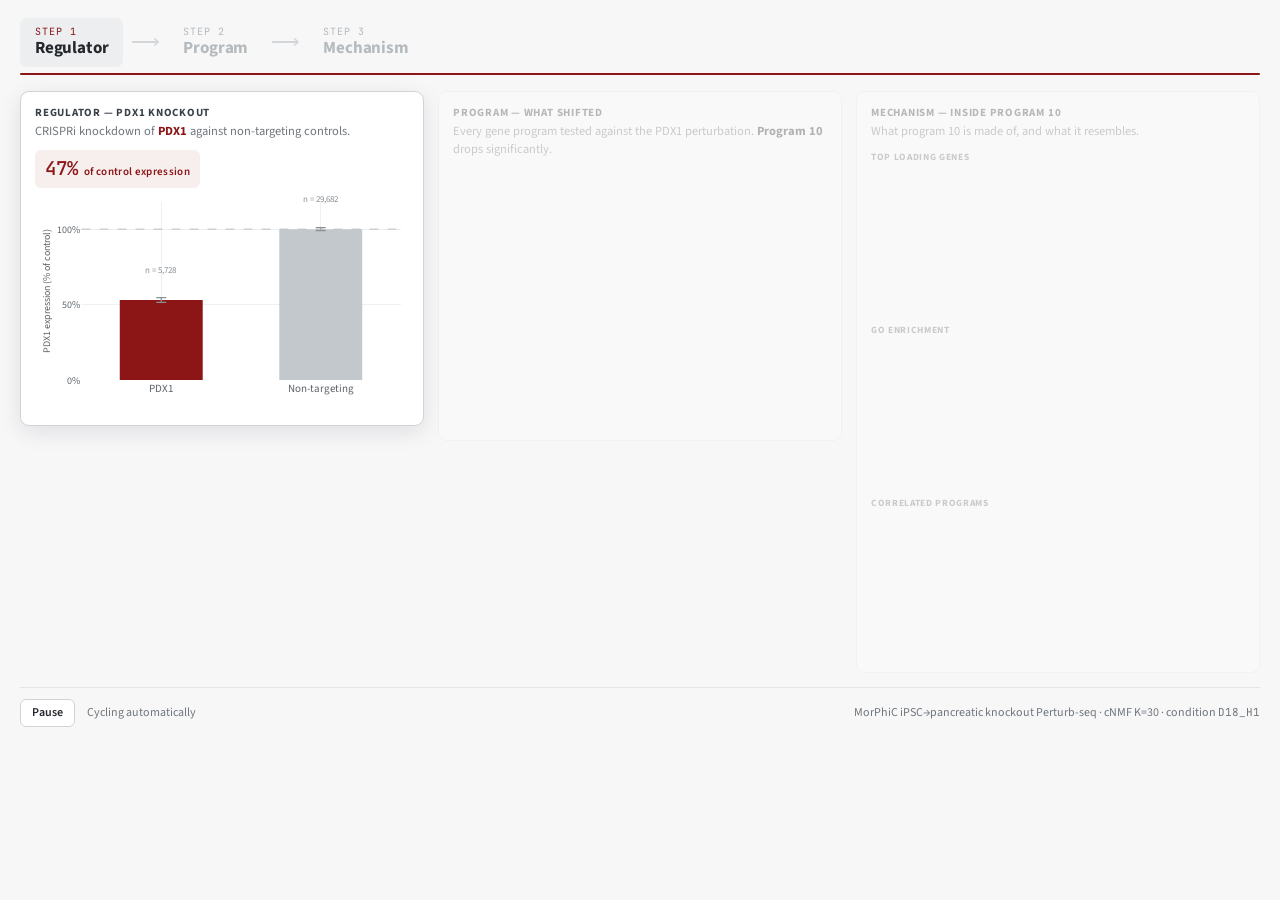
==== assets/demo/walkthrough.html @ 9f2688c9 "Replace the demo with a three-step guided walkthrough The embedded full reports were too dense to re" ====
<!DOCTYPE html>
<html lang="en">
<head>
<meta charset="utf-8">
<meta name="viewport" content="width=device-width, initial-scale=1">
<title>PerturbNMF — regulator to program to mechanism</title>
<link rel="preconnect" href="https://fonts.googleapis.com">
<link rel="preconnect" href="https://fonts.gstatic.com" crossorigin>
<link href="https://fonts.googleapis.com/css2?family=Source+Sans+3:wght@400;600;700&family=JetBrains+Mono:wght@500&display=swap" rel="stylesheet">
<script src="https://cdn.plot.ly/plotly-2.27.0.min.js"></script>
<style>
  :root {
    --accent:  #8c1515;
    --accent-2:#2f6f9f;
    --text:    #24282c;
    --muted:   #6f767c;
    --rule:    #e3e6e8;
    --panel:   #ffffff;
    --bg:      #f7f7f8;
  }
  * { box-sizing: border-box; }
  body {
    margin: 0; padding: 18px 20px 26px;
    background: var(--bg); color: var(--text);
    font-family: "Source Sans 3", -apple-system, BlinkMacSystemFont, "Segoe UI", Helvetica, Arial, sans-serif;
    font-size: 14px; line-height: 1.5;
    -webkit-font-smoothing: antialiased;
  }

  /* ---------- stage rail ---------- */
  .rail { display: flex; align-items: center; gap: 6px; flex-wrap: wrap; margin-bottom: 6px; }
  .chip {
    display: flex; flex-direction: column; gap: 1px;
    padding: 7px 15px 8px; border: 0; border-radius: 7px;
    background: transparent; cursor: pointer; text-align: left;
    font-family: inherit; color: #b4babe;
    transition: color .35s ease, background .35s ease;
  }
  .chip .n {
    font-family: "JetBrains Mono", monospace; font-size: 10px;
    letter-spacing: .1em; text-transform: uppercase;
  }
  .chip .t { font-size: 17px; font-weight: 700; letter-spacing: -.01em; line-height: 1.15; }
  .chip[aria-current="true"] { color: var(--text); background: #eceef0; }
  .chip[aria-current="true"] .n { color: var(--accent); }
  .chip:hover { color: var(--text); }
  .arrow { color: #d2d6d9; font-size: 20px; padding: 0 2px; user-select: none; }

  .bar { height: 2px; background: #e6e8ea; border-radius: 2px; overflow: hidden; margin-bottom: 16px; }
  .bar span { display: block; height: 100%; width: 0; background: var(--accent); }
  .bar.run span { transition: width var(--dur, 5s) linear; }

  /* ---------- stages ---------- */
  .stages { display: grid; grid-template-columns: repeat(3, minmax(0, 1fr)); gap: 14px; align-items: start; }
  .stage {
    background: var(--panel); border: 1px solid var(--rule); border-radius: 9px;
    padding: 13px 14px 11px; min-width: 0; overflow: hidden;
    opacity: .34; filter: grayscale(1);
    transition: opacity .45s ease, filter .45s ease, box-shadow .45s ease, border-color .45s ease;
  }
  .stage.on {
    opacity: 1; filter: none;
    border-color: #cfd4d8;
    box-shadow: 0 6px 22px rgba(20,24,28,.10);
  }
  .stage h2 {
    margin: 0 0 2px; font-size: 11px; font-weight: 700;
    letter-spacing: .07em; text-transform: uppercase; color: #3a4046;
  }
  .stage .sub { margin: 0 0 9px; font-size: 12.5px; color: var(--muted); line-height: 1.4; }
  .stage .sub b { color: var(--accent); font-weight: 700; }

  .plot { width: 100%; max-width: 100%; height: 218px; overflow: hidden; }
  .plot.short { height: 150px; }
  .mini + .mini { margin-top: 8px; }
  .mini h3 {
    margin: 0 0 1px; font-size: 9.5px; font-weight: 700;
    letter-spacing: .07em; text-transform: uppercase; color: var(--muted);
  }

  .callout {
    display: inline-flex; align-items: baseline; gap: 6px;
    margin: 0 0 8px; padding: 5px 10px; border-radius: 6px;
    background: rgba(140,21,21,.07); color: var(--accent);
  }
  .callout .big { font-family: "JetBrains Mono", monospace; font-size: 19px; font-weight: 500; }
  .callout .lbl { font-size: 11px; font-weight: 600; letter-spacing: .03em; }

  .foot {
    display: flex; align-items: center; gap: 12px; flex-wrap: wrap;
    margin-top: 14px; padding-top: 11px; border-top: 1px solid var(--rule);
    font-size: 12px; color: var(--muted);
  }
  .foot button {
    font: inherit; font-weight: 600; color: var(--text);
    background: #fff; border: 1px solid #cfd4d8; border-radius: 6px;
    padding: 4px 11px; cursor: pointer;
  }
  .foot button:hover { border-color: var(--accent); color: var(--accent); }
  .foot code { font-family: "JetBrains Mono", monospace; font-size: 11px; }

  /* Narrow — including inside the homepage's content column — shows one
     step at a time rather than stacking three tall cards. */
  @media (max-width: 980px) {
    .stages { grid-template-columns: 1fr; }
    .stage { opacity: 1; filter: none; }
    .stage:not(.on) { display: none; }
    .chip { padding: 6px 11px 7px; }
    .chip .t { font-size: 15px; }
    .arrow { font-size: 16px; }
  }
  @media (max-width: 520px) {
    body { padding: 14px 14px 20px; }
    .chip .t { font-size: 13.5px; }
    .chip .n { font-size: 9px; }
  }
</style>
</head>
<body>

<div class="rail" id="rail">
  <button class="chip" data-step="0" aria-current="true">
    <span class="n">Step 1</span><span class="t">Regulator</span>
  </button>
  <span class="arrow">&#10230;</span>
  <button class="chip" data-step="1">
    <span class="n">Step 2</span><span class="t">Program</span>
  </button>
  <span class="arrow">&#10230;</span>
  <button class="chip" data-step="2">
    <span class="n">Step 3</span><span class="t">Mechanism</span>
  </button>
</div>
<div class="bar" id="bar"><span id="barfill"></span></div>

<div class="stages">

  <section class="stage on" id="s0">
    <h2>Regulator &mdash; PDX1 knockout</h2>
    <p class="sub">CRISPRi knockdown of <b>PDX1</b> against non-targeting controls.</p>
    <div class="callout"><span class="big" id="effect">&mdash;</span><span class="lbl">of control expression</span></div>
    <div class="plot" id="p0"></div>
  </section>

  <section class="stage" id="s1">
    <h2>Program &mdash; what shifted</h2>
    <p class="sub">Every gene program tested against the PDX1 perturbation. <b>Program 10</b> drops
      significantly.</p>
    <div class="plot" id="p1" style="height:262px"></div>
  </section>

  <section class="stage" id="s2">
    <h2>Mechanism &mdash; inside program 10</h2>
    <p class="sub" id="s2sub">What program 10 is made of, and what it resembles.</p>
    <div class="mini"><h3>Top loading genes</h3><div class="plot short" id="p2a"></div></div>
    <div class="mini"><h3>GO enrichment</h3><div class="plot short" id="p2b"></div></div>
    <div class="mini"><h3>Correlated programs</h3><div class="plot short" id="p2c"></div></div>
  </section>

</div>

<div class="foot">
  <button id="toggle">Pause</button>
  <span id="status">Cycling automatically</span>
  <span style="flex:1 1 auto"></span>
  <span>MorPhiC iPSC&#8594;pancreatic knockout Perturb-seq &middot; cNMF K=30 &middot; condition <code id="cond">&mdash;</code></span>
</div>

<script>
(function () {
  'use strict';

  var STEP_MS = 5200;
  var FONT = { family: '"Source Sans 3", Helvetica, Arial, sans-serif', size: 10, color: '#5c6368' };
  var ACCENT = '#8c1515', BLUE = '#2f6f9f', GREY = '#c2c8cc';

  var BASE = {
    displayModeBar: false, responsive: true,
    // the walkthrough is a guided read, not an exploration surface
    staticPlot: false, scrollZoom: false, doubleClick: false
  };
  function layout(extra) {
    var L = {
      margin: { l: 46, r: 8, t: 6, b: 34 },
      font: FONT, showlegend: false,
      paper_bgcolor: 'rgba(0,0,0,0)', plot_bgcolor: 'rgba(0,0,0,0)',
      xaxis: { automargin: true, zeroline: false, gridcolor: '#eef0f2' },
      yaxis: { automargin: true, zeroline: false, gridcolor: '#eef0f2' },
      hoverlabel: { font: { family: FONT.family, size: 11 } }
    };
    Object.keys(extra || {}).forEach(function (k) {
      if (k === 'xaxis' || k === 'yaxis' || k === 'margin') Object.assign(L[k], extra[k]);
      else L[k] = extra[k];
    });
    return L;
  }

  var D, drawn = { 0: false, 1: false, 2: false };

  /* ---------- step 1: knockdown vs control ---------- */
  function draw0() {
    var s = D.step1, pct = function (v) { return v * 100; };
    Plotly.newPlot('p0', [{
      type: 'bar',
      x: ['PDX1', 'Non-targeting'],
      y: [pct(s.pert), pct(s.ctrl)],
      error_y: { type: 'data', array: [pct(s.pertSem), pct(s.ctrlSem)], color: '#8a9095', thickness: 1.2, width: 5 },
      marker: { color: [ACCENT, GREY] },
      width: [0.52, 0.52],
      hovertemplate: '%{x}<br>%{y:.1f}% of control<extra></extra>',
      customdata: [s.pertN, s.ctrlN]
    }], layout({
      yaxis: { title: { text: 'PDX1 expression (% of control)', font: { size: 10 } }, range: [0, 118], ticksuffix: '%' },
      xaxis: { tickfont: { size: 11 } },
      shapes: [{ type: 'line', x0: -0.5, x1: 1.5, y0: 100, y1: 100, line: { dash: 'dash', width: 1, color: '#b9bfc4' } }],
      annotations: [
        { x: 0, y: pct(s.pert), yshift: 30, text: 'n = ' + s.pertN.toLocaleString(), showarrow: false, font: { size: 9, color: '#8a9095' } },
        { x: 1, y: pct(s.ctrl), yshift: 30, text: 'n = ' + s.ctrlN.toLocaleString(), showarrow: false, font: { size: 9, color: '#8a9095' } }
      ]
    }), BASE);
    document.getElementById('effect').textContent = s.effectPct.toFixed(0) + '%';
  }

  /* ---------- step 2: program volcano, program 10 called out ---------- */
  function draw1() {
    var s = D.step2, hi = s.programs.indexOf(D.program);
    var others = { x: [], y: [], text: [] }, target = { x: [], y: [], text: [] };
    s.programs.forEach(function (p, i) {
      var t = (p === D.program) ? target : others;
      t.x.push(s.log2fc[i]); t.y.push(s.neglog10p[i]); t.text.push('Program ' + p);
    });

    Plotly.newPlot('p1', [
      {
        type: 'scatter', mode: 'markers+text',
        x: others.x, y: others.y, text: others.text.map(function (t) { return t.replace('Program ', ''); }),
        textposition: 'top center', textfont: { size: 8, color: '#a9b0b5' },
        marker: { size: 7, color: GREY, line: { width: 0 } },
        hovertext: others.text,
        hovertemplate: '%{hovertext}<br>log2FC %{x:.2f}<br>-log10 p %{y:.1f}<extra></extra>'
      },
      {
        type: 'scatter', mode: 'markers',
        x: target.x, y: target.y,
        marker: { size: 15, color: ACCENT, line: { width: 2.5, color: '#fff' } },
        hovertext: target.text,
        hovertemplate: '%{hovertext}<br>log2FC %{x:.2f}<br>-log10 p %{y:.1f}<extra></extra>'
      }
    ], layout({
      xaxis: { title: { text: 'Effect on program expression (log2FC)', font: { size: 10 } } },
      yaxis: { title: { text: 'Adjusted p-value (-log10)', font: { size: 10 } } },
      shapes: [{ type: 'line', x0: 0, x1: 0, yref: 'paper', y0: 0, y1: 1, line: { dash: 'dot', width: 1, color: '#cfd4d8' } }],
      annotations: hi > -1 ? [{
        x: s.log2fc[hi], y: s.neglog10p[hi],
        text: '<b>Program ' + D.program + '</b>',
        showarrow: true, arrowhead: 0, arrowwidth: 1.2, arrowcolor: ACCENT,
        ax: 42, ay: -26, font: { size: 11, color: ACCENT }
      }] : []
    }), BASE);
    pulse();
  }

  /* the highlighted point breathes once the step opens, so the eye lands on it */
  var pulseTimer = null;
  function pulse() {
    clearInterval(pulseTimer);
    var el = document.getElementById('p1'), big = false;
    if (window.matchMedia('(prefers-reduced-motion: reduce)').matches) return;
    pulseTimer = setInterval(function () {
      if (!el || !el.data) return clearInterval(pulseTimer);
      big = !big;
      try { Plotly.restyle(el, { 'marker.size': big ? 20 : 15 }, [1]); } catch (e) { clearInterval(pulseTimer); }
    }, 780);
  }

  /* ---------- step 3: what program 10 is ---------- */
  function draw2() {
    var s = D.step3;
    Plotly.newPlot('p2a', [{
      type: 'bar', orientation: 'h',
      x: s.topGenes.loadings, y: s.topGenes.genes,
      marker: { color: ACCENT, opacity: .85 },
      hovertemplate: '%{y}<br>loading %{x:.4f}<extra></extra>'
    }], layout({
      margin: { l: 4, r: 8, t: 4, b: 26 },
      xaxis: { title: { text: 'Gene loading (z-score)', font: { size: 9 } }, tickfont: { size: 8 } },
      yaxis: { tickfont: { size: 8.5 } }
    }), BASE);

    Plotly.newPlot('p2b', [{
      type: 'bar', orientation: 'h',
      x: s.go.neglog10p,
      y: s.go.terms.map(function (t) { return t.replace(/\s*\(GO:\d+\)\s*$/, ''); }),
      customdata: s.go.terms,
      marker: { color: '#5b7f9c' },
      hovertemplate: '%{customdata}<br>-log10 adj. p %{x:.1f}<extra></extra>'
    }], layout({
      margin: { l: 4, r: 8, t: 4, b: 26 },
      xaxis: { title: { text: '-log10 adjusted p-value', font: { size: 9 } }, tickfont: { size: 8 } },
      yaxis: { tickfont: { size: 8.5 } }
    }), BASE);

    Plotly.newPlot('p2c', [{
      type: 'bar', orientation: 'h',
      x: s.corr.r, y: s.corr.programs.map(function (p) { return 'P' + p; }),
      marker: { color: s.corr.r.map(function (r) { return r < 0 ? BLUE : ACCENT; }) },
      hovertemplate: 'Program %{y}<br>Pearson r %{x:.3f}<extra></extra>'
    }], layout({
      margin: { l: 4, r: 8, t: 4, b: 26 },
      xaxis: { title: { text: 'Pearson r', font: { size: 9 } }, tickfont: { size: 8 } },
      yaxis: { tickfont: { size: 8 }, type: 'category' }
    }), BASE);

    document.getElementById('s2sub').innerHTML =
      'Program 10 is a <b>' + s.topGO.replace(/\s*\(GO:\d+\)\s*$/, '').toLowerCase() +
      '</b> program &mdash; its top genes, enriched terms, and the programs it tracks with.';
  }

  var DRAW = [draw0, draw1, draw2];
  var PLOT_IDS = ['p0', 'p1', 'p2a', 'p2b', 'p2c'];

  /* Panels animate opacity and reflow, so a figure can be measured at the
     wrong width. Observe each container and refit rather than guessing
     with timeouts. */
  function fitAll() {
    PLOT_IDS.forEach(function (id) {
      var el = document.getElementById(id);
      if (el && el.data) { try { Plotly.Plots.resize(el); } catch (e) {} }
    });
  }

  function observeFit() {
    if (typeof ResizeObserver === 'undefined') return;
    var ro = new ResizeObserver(function (entries) {
      entries.forEach(function (en) {
        var el = en.target;
        if (el.data) { try { Plotly.Plots.resize(el); } catch (e) {} }
      });
    });
    PLOT_IDS.forEach(function (id) {
      var el = document.getElementById(id);
      if (el) ro.observe(el);
    });
  }

  /* ---------- stepper ---------- */
  var step = 0, timer = null, playing = true;
  var chips = [].slice.call(document.querySelectorAll('.chip'));
  var panels = [0, 1, 2].map(function (i) { return document.getElementById('s' + i); });
  var bar = document.getElementById('bar'), fill = document.getElementById('barfill');

  function show(i) {
    step = i;
    chips.forEach(function (c, j) { c.setAttribute('aria-current', j === i ? 'true' : 'false'); });
    panels.forEach(function (p, j) { p.classList.toggle('on', j === i); });
    if (!drawn[i]) { DRAW[i](); drawn[i] = true; }
    else if (i === 1) { pulse(); }
    if (i !== 1) clearInterval(pulseTimer);
    fitAll();
    runBar();
    if (window.postWalkthroughHeight) setTimeout(window.postWalkthroughHeight, 90);
  }

  function runBar() {
    bar.classList.remove('run'); fill.style.width = '0';
    if (!playing) return;
    void fill.offsetWidth;
    bar.style.setProperty('--dur', STEP_MS + 'ms');
    bar.classList.add('run'); fill.style.width = '100%';
  }

  function play() {
    playing = true;
    document.getElementById('toggle').textContent = 'Pause';
    document.getElementById('status').textContent = 'Cycling automatically';
    clearTimeout(timer);
    tick();
    runBar();
  }
  function tick() {
    timer = setTimeout(function () {
      if (!playing) return;
      show((step + 1) % 3);
      tick();
    }, STEP_MS);
  }
  function pause(msg) {
    playing = false;
    clearTimeout(timer);
    bar.classList.remove('run'); fill.style.width = '0';
    document.getElementById('toggle').textContent = 'Play';
    document.getElementById('status').textContent = msg || 'Paused';
  }

  chips.forEach(function (c) {
    c.addEventListener('click', function () {
      pause('Paused — step ' + (+c.dataset.step + 1) + ' of 3');
      show(+c.dataset.step);
    });
  });
  document.getElementById('toggle').addEventListener('click', function () {
    playing ? pause() : play();
  });

  /* ---------- boot ---------- */
  fetch('walkthrough-data.json')
    .then(function (r) { return r.json(); })
    .then(function (json) {
      D = json;
      document.getElementById('cond').textContent = D.condition;
      show(0);
      observeFit();
      if (window.matchMedia('(prefers-reduced-motion: reduce)').matches) {
        pause('Autoplay off (reduced motion)');
        [0, 1, 2].forEach(function (i) { if (!drawn[i]) { DRAW[i](); drawn[i] = true; } });
        panels.forEach(function (p) { p.classList.add('on'); });
        requestAnimationFrame(fitAll);
        setTimeout(fitAll, 250);
      } else {
        play();
      }
    })
    .catch(function (e) {
      document.getElementById('status').textContent = 'Could not load walkthrough data.';
      console.error(e);
    });

  /* ---------- tell the embedding page how tall we are ----------
     It cannot know, and the narrow layout shows one step at a time, so
     the needed height changes as the walkthrough advances. */
  var lastH = 0;
  function postHeight() {
    var h = Math.ceil(document.body.scrollHeight);
    if (Math.abs(h - lastH) < 4) return;
    lastH = h;
    try { window.parent.postMessage({ type: 'walkthrough:height', height: h }, '*'); }
    catch (e) { /* not embedded */ }
  }
  window.postWalkthroughHeight = postHeight;

  var rt;
  window.addEventListener('resize', function () {
    clearTimeout(rt);
    rt = setTimeout(function () { fitAll(); postHeight(); }, 180);
  });
  setInterval(postHeight, 700);
})();
</script>
</body>
</html>
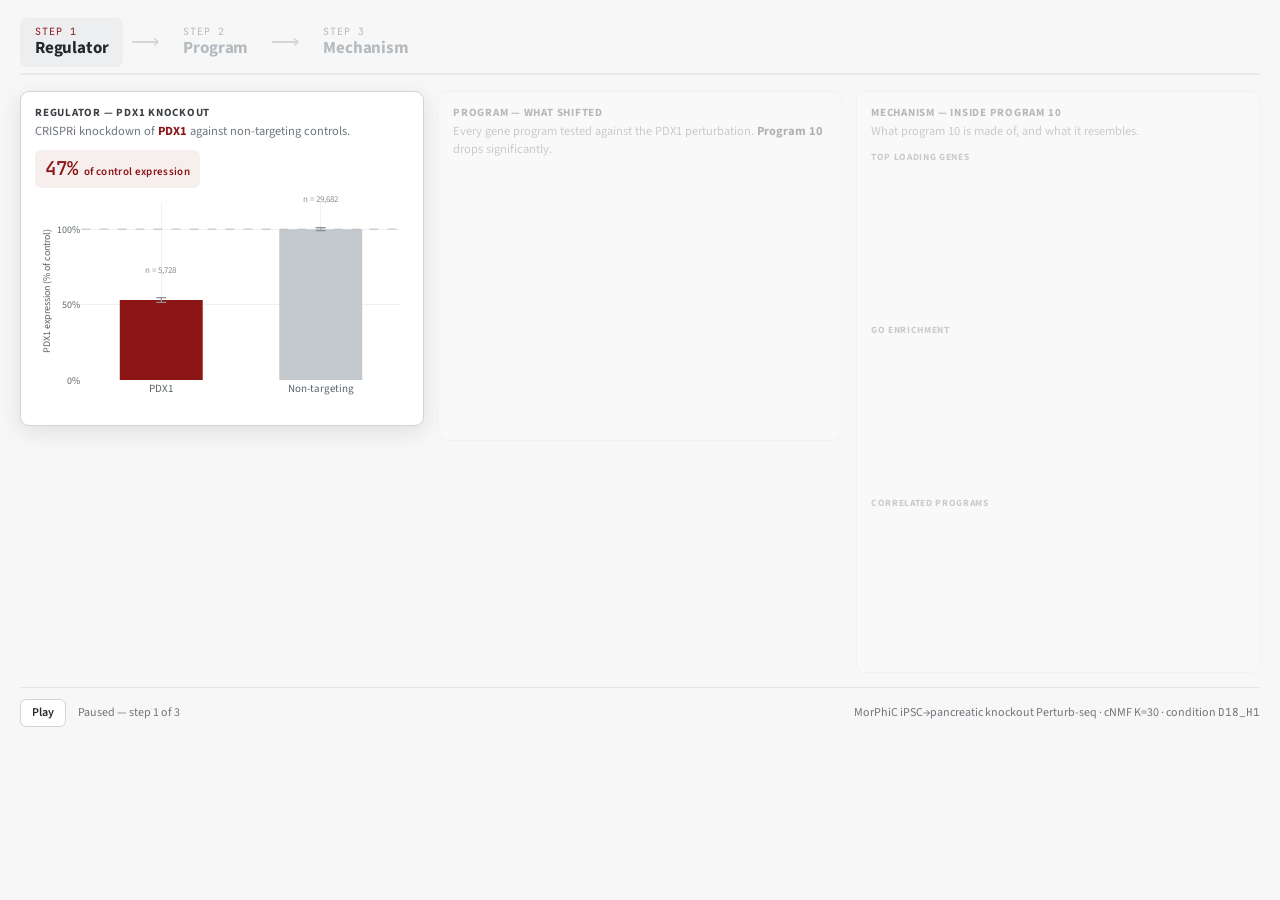
==== commit a64bb6ac: "Demo: rest on step 1, reorder subsections, add datasets figure and logo row The walkthrough now boot" ====
--- a/assets/demo/walkthrough.html
+++ b/assets/demo/walkthrough.html
@@ -170,7 +170,7 @@
 (function () {
   'use strict';
 
-  var STEP_MS = 5200;
+  var STEP_MS = 3000;
   var FONT = { family: '"Source Sans 3", Helvetica, Arial, sans-serif', size: 10, color: '#5c6368' };
   var ACCENT = '#8c1515', BLUE = '#2f6f9f', GREY = '#c2c8cc';
 
@@ -196,6 +196,15 @@
   }
 
   var D, drawn = { 0: false, 1: false, 2: false };
+
+  /* Autoplay and the marker pulse are motion, so they are off for anyone
+     who asked the OS for reduced motion. `?motion=on` is an explicit
+     opt-in for those users (and makes the animation demoable on a machine
+     that has the setting enabled). */
+  function motionOK() {
+    if (/[?&]motion=on/.test(location.search)) return true;
+    return !window.matchMedia('(prefers-reduced-motion: reduce)').matches;
+  }
 
   /* ---------- step 1: knockdown vs control ---------- */
   function draw0() {
@@ -265,7 +274,7 @@
   function pulse() {
     clearInterval(pulseTimer);
     var el = document.getElementById('p1'), big = false;
-    if (window.matchMedia('(prefers-reduced-motion: reduce)').matches) return;
+    if (!motionOK()) return;
     pulseTimer = setInterval(function () {
       if (!el || !el.data) return clearInterval(pulseTimer);
       big = !big;
@@ -344,7 +353,7 @@
   }
 
   /* ---------- stepper ---------- */
-  var step = 0, timer = null, playing = true;
+  var step = 0, timer = null, playing = false;   // first load rests on step 1
   var chips = [].slice.call(document.querySelectorAll('.chip'));
   var panels = [0, 1, 2].map(function (i) { return document.getElementById('s' + i); });
   var bar = document.getElementById('bar'), fill = document.getElementById('barfill');
@@ -410,15 +419,11 @@
       document.getElementById('cond').textContent = D.condition;
       show(0);
       observeFit();
-      if (window.matchMedia('(prefers-reduced-motion: reduce)').matches) {
-        pause('Autoplay off (reduced motion)');
-        [0, 1, 2].forEach(function (i) { if (!drawn[i]) { DRAW[i](); drawn[i] = true; } });
-        panels.forEach(function (p) { p.classList.add('on'); });
-        requestAnimationFrame(fitAll);
-        setTimeout(fitAll, 250);
-      } else {
-        play();
-      }
+      // Rest on step 1 so the first frame reads as one clear step. Play starts the
+      // cycle; for reduced-motion users it stays a deliberate opt-in.
+      pause(motionOK()
+        ? 'Paused — step 1 of 3'
+        : 'Autoplay off (reduced motion) — step 1 of 3');
     })
     .catch(function (e) {
       document.getElementById('status').textContent = 'Could not load walkthrough data.';
